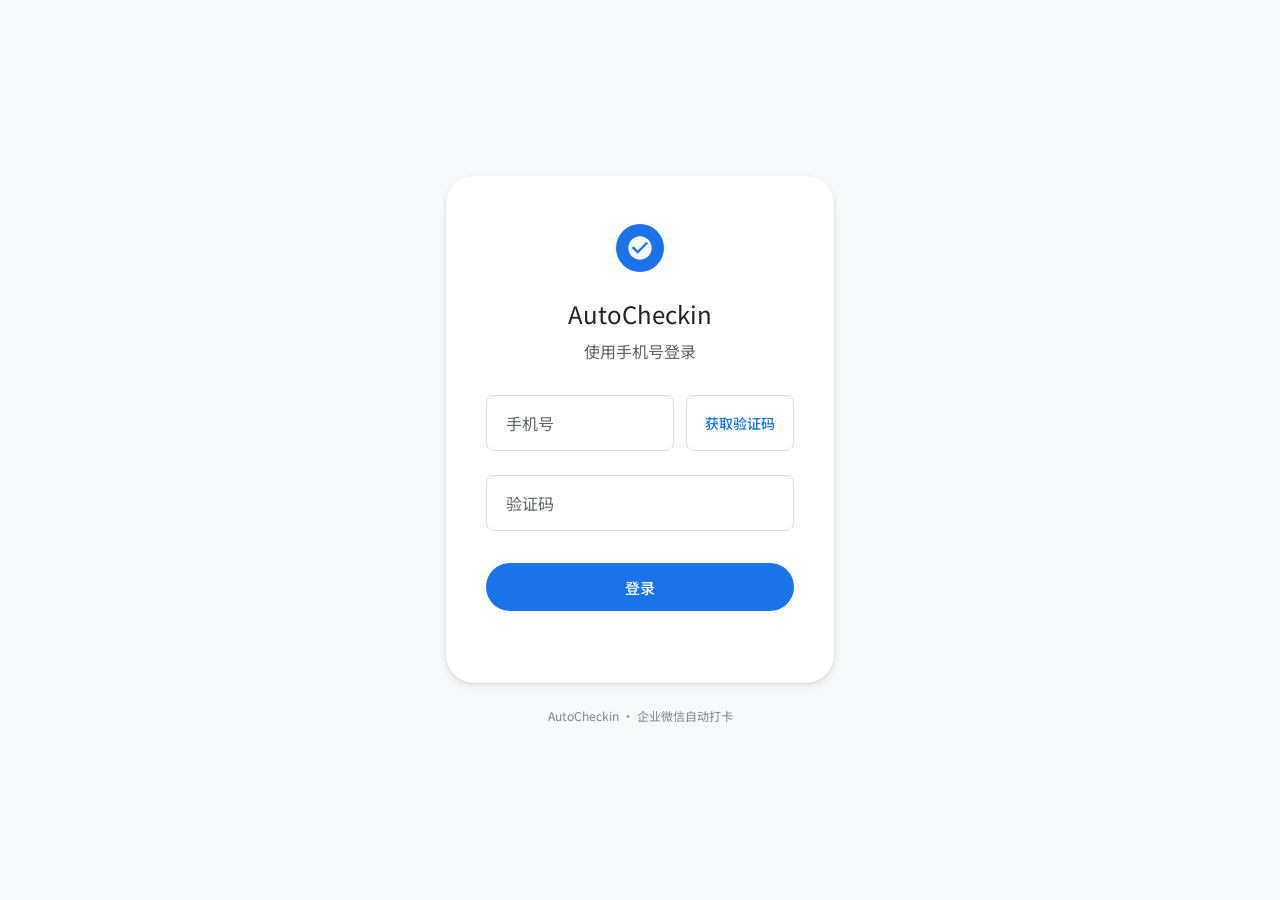
==== server/templates/login.html @ 45583ce3 "Add phone SMS login with MongoDB session persistence - auth.py: MongoDB-backed sessions and codes wi" ====
<!DOCTYPE html>
<html lang="zh-CN">
<head>
    <meta charset="UTF-8">
    <meta name="viewport" content="width=device-width, initial-scale=1.0">
    <title>登录 - AutoCheckin</title>
    <link href="https://fonts.googleapis.com/css2?family=Google+Sans:wght@400;500&family=Noto+Sans+SC:wght@400;500&display=swap" rel="stylesheet">
    <style>
        * { margin: 0; padding: 0; box-sizing: border-box; }

        body {
            font-family: 'Google Sans', 'Noto Sans SC', -apple-system, sans-serif;
            background: #f8f9fa;
            min-height: 100vh;
            display: flex;
            align-items: center;
            justify-content: center;
        }

        .login-wrapper {
            width: 100%;
            max-width: 420px;
            padding: 16px;
        }

        .login-card {
            background: #fff;
            border-radius: 28px;
            padding: 48px 40px 36px;
            box-shadow: 0 1px 3px rgba(60,64,67,0.15), 0 4px 8px rgba(60,64,67,0.08);
        }

        .logo {
            width: 48px;
            height: 48px;
            margin: 0 auto 24px;
            background: #1a73e8;
            border-radius: 50%;
            display: flex;
            align-items: center;
            justify-content: center;
        }

        .logo svg { width: 28px; height: 28px; fill: #fff; }

        h1 {
            font-size: 24px;
            font-weight: 400;
            color: #202124;
            text-align: center;
            margin-bottom: 8px;
        }

        .subtitle {
            font-size: 16px;
            color: #5f6368;
            text-align: center;
            margin-bottom: 32px;
        }

        /* Material floating label input */
        .field {
            position: relative;
            margin-bottom: 24px;
        }

        .field input {
            width: 100%;
            height: 56px;
            padding: 20px 16px 6px;
            font-size: 16px;
            font-family: inherit;
            color: #202124;
            background: transparent;
            border: 1px solid #dadce0;
            border-radius: 8px;
            outline: none;
            transition: border-color 0.2s;
        }

        .field input:focus {
            border-color: #1a73e8;
            border-width: 2px;
            padding: 19px 15px 5px;
        }

        .field label {
            position: absolute;
            left: 16px;
            top: 50%;
            transform: translateY(-50%);
            font-size: 16px;
            color: #5f6368;
            pointer-events: none;
            transition: all 0.2s;
            background: #fff;
            padding: 0 4px;
        }

        .field input:focus + label,
        .field input:not(:placeholder-shown) + label {
            top: 0;
            font-size: 12px;
            color: #1a73e8;
        }

        .field input:not(:focus):not(:placeholder-shown) + label {
            color: #5f6368;
        }

        /* Phone row */
        .phone-row {
            display: flex;
            gap: 12px;
            align-items: flex-start;
        }

        .phone-row .field { flex: 1; margin-bottom: 0; }

        .btn-code {
            height: 56px;
            padding: 0 16px;
            white-space: nowrap;
            font-size: 14px;
            font-family: inherit;
            font-weight: 500;
            color: #1a73e8;
            background: transparent;
            border: 1px solid #dadce0;
            border-radius: 8px;
            cursor: pointer;
            transition: background 0.2s, border-color 0.2s;
            min-width: 108px;
        }

        .btn-code:hover:not(:disabled) {
            background: #e8f0fe;
            border-color: #d2e3fc;
        }

        .btn-code:disabled {
            color: #80868b;
            cursor: default;
        }

        /* Login button */
        .btn-login {
            width: 100%;
            height: 48px;
            margin-top: 8px;
            font-size: 15px;
            font-family: inherit;
            font-weight: 500;
            color: #fff;
            background: #1a73e8;
            border: none;
            border-radius: 24px;
            cursor: pointer;
            transition: background 0.2s, box-shadow 0.2s;
            letter-spacing: 0.25px;
        }

        .btn-login:hover:not(:disabled) {
            background: #1765cc;
            box-shadow: 0 1px 3px rgba(26,115,232,0.4);
        }

        .btn-login:disabled {
            background: #94bfff;
            cursor: default;
        }

        /* Message */
        .msg {
            text-align: center;
            font-size: 13px;
            margin-top: 16px;
            min-height: 20px;
            transition: color 0.2s;
        }

        .msg.error { color: #d93025; }
        .msg.success { color: #1e8e3e; }

        /* Footer */
        .footer {
            text-align: center;
            margin-top: 24px;
            font-size: 12px;
            color: #80868b;
        }

        @media (max-width: 440px) {
            .login-card { padding: 36px 24px 28px; border-radius: 20px; }
            .phone-row { flex-direction: column; gap: 16px; }
            .phone-row .field { margin-bottom: 0; }
            .btn-code { width: 100%; }
        }
    </style>
</head>
<body>
    <div class="login-wrapper">
        <div class="login-card">
            <div class="logo">
                <svg viewBox="0 0 24 24"><path d="M12 2C6.48 2 2 6.48 2 12s4.48 10 10 10 10-4.48 10-10S17.52 2 12 2zm-2 15l-5-5 1.41-1.41L10 14.17l7.59-7.59L19 8l-9 9z"/></svg>
            </div>
            <h1>AutoCheckin</h1>
            <p class="subtitle">使用手机号登录</p>

            <div class="phone-row">
                <div class="field">
                    <input type="tel" id="phone" maxlength="11" placeholder=" " autocomplete="tel">
                    <label for="phone">手机号</label>
                </div>
                <button id="btn-send-code" class="btn-code" onclick="sendCode()">获取验证码</button>
            </div>

            <div class="field" style="margin-top: 24px;">
                <input type="tel" id="code" maxlength="6" placeholder=" " autocomplete="one-time-code">
                <label for="code">验证码</label>
            </div>

            <button id="btn-login" class="btn-login" onclick="login()">登录</button>

            <div id="login-msg" class="msg"></div>
        </div>
        <div class="footer">AutoCheckin &middot; 企业微信自动打卡</div>
    </div>

    <script>
    let countdown = 0;

    function showMsg(text, isError) {
        const el = document.getElementById('login-msg');
        el.textContent = text;
        el.className = 'msg ' + (isError ? 'error' : 'success');
    }

    async function sendCode() {
        const phone = document.getElementById('phone').value.trim();
        if (!/^1\d{10}$/.test(phone)) {
            showMsg('请输入正确的11位手机号', true);
            return;
        }

        const btn = document.getElementById('btn-send-code');
        btn.disabled = true;

        try {
            const res = await fetch('/api/auth/send-code', {
                method: 'POST',
                headers: {'Content-Type': 'application/json'},
                body: JSON.stringify({phone})
            });
            const data = await res.json();
            if (res.ok) {
                showMsg('验证码已发送，请查看短信', false);
                startCountdown(btn);
                document.getElementById('code').focus();
            } else {
                showMsg(data.error || '发送失败', true);
                btn.disabled = false;
            }
        } catch (e) {
            showMsg('网络错误，请重试', true);
            btn.disabled = false;
        }
    }

    function startCountdown(btn) {
        countdown = 60;
        btn.textContent = countdown + 's';
        const timer = setInterval(() => {
            countdown--;
            if (countdown <= 0) {
                clearInterval(timer);
                btn.textContent = '获取验证码';
                btn.disabled = false;
            } else {
                btn.textContent = countdown + 's';
            }
        }, 1000);
    }

    async function login() {
        const phone = document.getElementById('phone').value.trim();
        const code = document.getElementById('code').value.trim();
        if (!phone || !code) {
            showMsg('请填写手机号和验证码', true);
            return;
        }

        const btn = document.getElementById('btn-login');
        btn.disabled = true;
        btn.textContent = '登录中...';

        try {
            const res = await fetch('/api/auth/login', {
                method: 'POST',
                headers: {'Content-Type': 'application/json'},
                body: JSON.stringify({phone, code})
            });
            const data = await res.json();
            if (res.ok) {
                window.location.href = '/';
            } else {
                showMsg(data.error || '登录失败', true);
                btn.disabled = false;
                btn.textContent = '登录';
            }
        } catch (e) {
            showMsg('网络错误，请重试', true);
            btn.disabled = false;
            btn.textContent = '登录';
        }
    }

    document.getElementById('code').addEventListener('keydown', e => {
        if (e.key === 'Enter') login();
    });
    document.getElementById('phone').addEventListener('keydown', e => {
        if (e.key === 'Enter') sendCode();
    });
    </script>
</body>
</html>
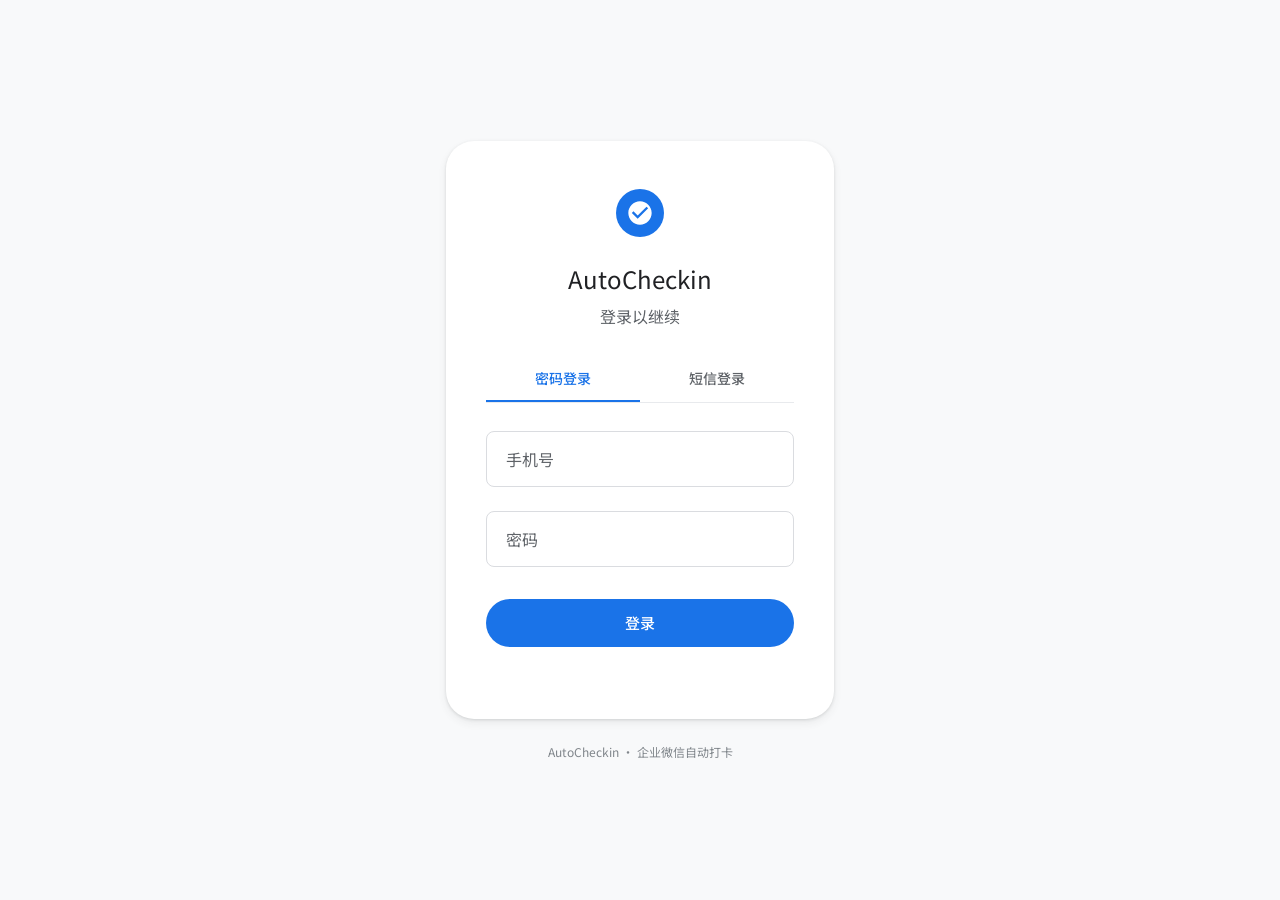
==== commit 7710b80e: "Add password login with tab switch between password and SMS" ====
--- a/server/templates/login.html
+++ b/server/templates/login.html
@@ -55,8 +55,44 @@
             font-size: 16px;
             color: #5f6368;
             text-align: center;
-            margin-bottom: 32px;
-        }
+            margin-bottom: 28px;
+        }
+
+        /* Tabs */
+        .tabs {
+            display: flex;
+            margin-bottom: 28px;
+            border-bottom: 1px solid #e8eaed;
+        }
+
+        .tab {
+            flex: 1;
+            padding: 12px 0;
+            text-align: center;
+            font-size: 14px;
+            font-weight: 500;
+            color: #5f6368;
+            background: none;
+            border: none;
+            border-bottom: 2px solid transparent;
+            cursor: pointer;
+            font-family: inherit;
+            transition: color 0.2s, border-color 0.2s;
+        }
+
+        .tab.active {
+            color: #1a73e8;
+            border-bottom-color: #1a73e8;
+        }
+
+        .tab:hover:not(.active) {
+            color: #3c4043;
+            background: #f8f9fa;
+        }
+
+        /* Panels */
+        .panel { display: none; }
+        .panel.active { display: block; }
 
         /* Material floating label input */
         .field {
@@ -205,22 +241,41 @@
                 <svg viewBox="0 0 24 24"><path d="M12 2C6.48 2 2 6.48 2 12s4.48 10 10 10 10-4.48 10-10S17.52 2 12 2zm-2 15l-5-5 1.41-1.41L10 14.17l7.59-7.59L19 8l-9 9z"/></svg>
             </div>
             <h1>AutoCheckin</h1>
-            <p class="subtitle">使用手机号登录</p>
-
-            <div class="phone-row">
+            <p class="subtitle">登录以继续</p>
+
+            <div class="tabs">
+                <button class="tab active" onclick="switchTab('password')">密码登录</button>
+                <button class="tab" onclick="switchTab('sms')">短信登录</button>
+            </div>
+
+            <!-- Password panel -->
+            <div id="panel-password" class="panel active">
                 <div class="field">
-                    <input type="tel" id="phone" maxlength="11" placeholder=" " autocomplete="tel">
-                    <label for="phone">手机号</label>
+                    <input type="tel" id="pwd-phone" maxlength="11" placeholder=" " autocomplete="tel">
+                    <label for="pwd-phone">手机号</label>
                 </div>
-                <button id="btn-send-code" class="btn-code" onclick="sendCode()">获取验证码</button>
+                <div class="field">
+                    <input type="password" id="pwd-password" placeholder=" " autocomplete="current-password">
+                    <label for="pwd-password">密码</label>
+                </div>
+                <button class="btn-login" onclick="loginPassword()">登录</button>
             </div>
 
-            <div class="field" style="margin-top: 24px;">
-                <input type="tel" id="code" maxlength="6" placeholder=" " autocomplete="one-time-code">
-                <label for="code">验证码</label>
+            <!-- SMS panel -->
+            <div id="panel-sms" class="panel">
+                <div class="phone-row">
+                    <div class="field">
+                        <input type="tel" id="sms-phone" maxlength="11" placeholder=" " autocomplete="tel">
+                        <label for="sms-phone">手机号</label>
+                    </div>
+                    <button id="btn-send-code" class="btn-code" onclick="sendCode()">获取验证码</button>
+                </div>
+                <div class="field" style="margin-top: 24px;">
+                    <input type="tel" id="sms-code" maxlength="6" placeholder=" " autocomplete="one-time-code">
+                    <label for="sms-code">验证码</label>
+                </div>
+                <button class="btn-login" onclick="loginSMS()">登录</button>
             </div>
-
-            <button id="btn-login" class="btn-login" onclick="login()">登录</button>
 
             <div id="login-msg" class="msg"></div>
         </div>
@@ -228,7 +283,19 @@
     </div>
 
     <script>
-    let countdown = 0;
+    function switchTab(mode) {
+        document.querySelectorAll('.tab').forEach(t => t.classList.remove('active'));
+        document.querySelectorAll('.panel').forEach(p => p.classList.remove('active'));
+        document.getElementById('login-msg').textContent = '';
+
+        if (mode === 'sms') {
+            document.querySelectorAll('.tab')[1].classList.add('active');
+            document.getElementById('panel-sms').classList.add('active');
+        } else {
+            document.querySelectorAll('.tab')[0].classList.add('active');
+            document.getElementById('panel-password').classList.add('active');
+        }
+    }
 
     function showMsg(text, isError) {
         const el = document.getElementById('login-msg');
@@ -236,8 +303,45 @@
         el.className = 'msg ' + (isError ? 'error' : 'success');
     }
 
+    // --- Password login ---
+    async function loginPassword() {
+        const phone = document.getElementById('pwd-phone').value.trim();
+        const password = document.getElementById('pwd-password').value;
+        if (!phone || !password) {
+            showMsg('请填写手机号和密码', true);
+            return;
+        }
+
+        const btn = document.querySelector('#panel-password .btn-login');
+        btn.disabled = true;
+        btn.textContent = '登录中...';
+
+        try {
+            const res = await fetch('/api/auth/login', {
+                method: 'POST',
+                headers: {'Content-Type': 'application/json'},
+                body: JSON.stringify({phone, password})
+            });
+            const data = await res.json();
+            if (res.ok) {
+                window.location.href = '/';
+            } else {
+                showMsg(data.error || '登录失败', true);
+                btn.disabled = false;
+                btn.textContent = '登录';
+            }
+        } catch (e) {
+            showMsg('网络错误，请重试', true);
+            btn.disabled = false;
+            btn.textContent = '登录';
+        }
+    }
+
+    // --- SMS login ---
+    let countdown = 0;
+
     async function sendCode() {
-        const phone = document.getElementById('phone').value.trim();
+        const phone = document.getElementById('sms-phone').value.trim();
         if (!/^1\d{10}$/.test(phone)) {
             showMsg('请输入正确的11位手机号', true);
             return;
@@ -256,7 +360,7 @@
             if (res.ok) {
                 showMsg('验证码已发送，请查看短信', false);
                 startCountdown(btn);
-                document.getElementById('code').focus();
+                document.getElementById('sms-code').focus();
             } else {
                 showMsg(data.error || '发送失败', true);
                 btn.disabled = false;
@@ -282,15 +386,15 @@
         }, 1000);
     }
 
-    async function login() {
-        const phone = document.getElementById('phone').value.trim();
-        const code = document.getElementById('code').value.trim();
+    async function loginSMS() {
+        const phone = document.getElementById('sms-phone').value.trim();
+        const code = document.getElementById('sms-code').value.trim();
         if (!phone || !code) {
             showMsg('请填写手机号和验证码', true);
             return;
         }
 
-        const btn = document.getElementById('btn-login');
+        const btn = document.querySelector('#panel-sms .btn-login');
         btn.disabled = true;
         btn.textContent = '登录中...';
 
@@ -315,11 +419,12 @@
         }
     }
 
-    document.getElementById('code').addEventListener('keydown', e => {
-        if (e.key === 'Enter') login();
+    // Enter key
+    document.getElementById('pwd-password').addEventListener('keydown', e => {
+        if (e.key === 'Enter') loginPassword();
     });
-    document.getElementById('phone').addEventListener('keydown', e => {
-        if (e.key === 'Enter') sendCode();
+    document.getElementById('sms-code').addEventListener('keydown', e => {
+        if (e.key === 'Enter') loginSMS();
     });
     </script>
 </body>
